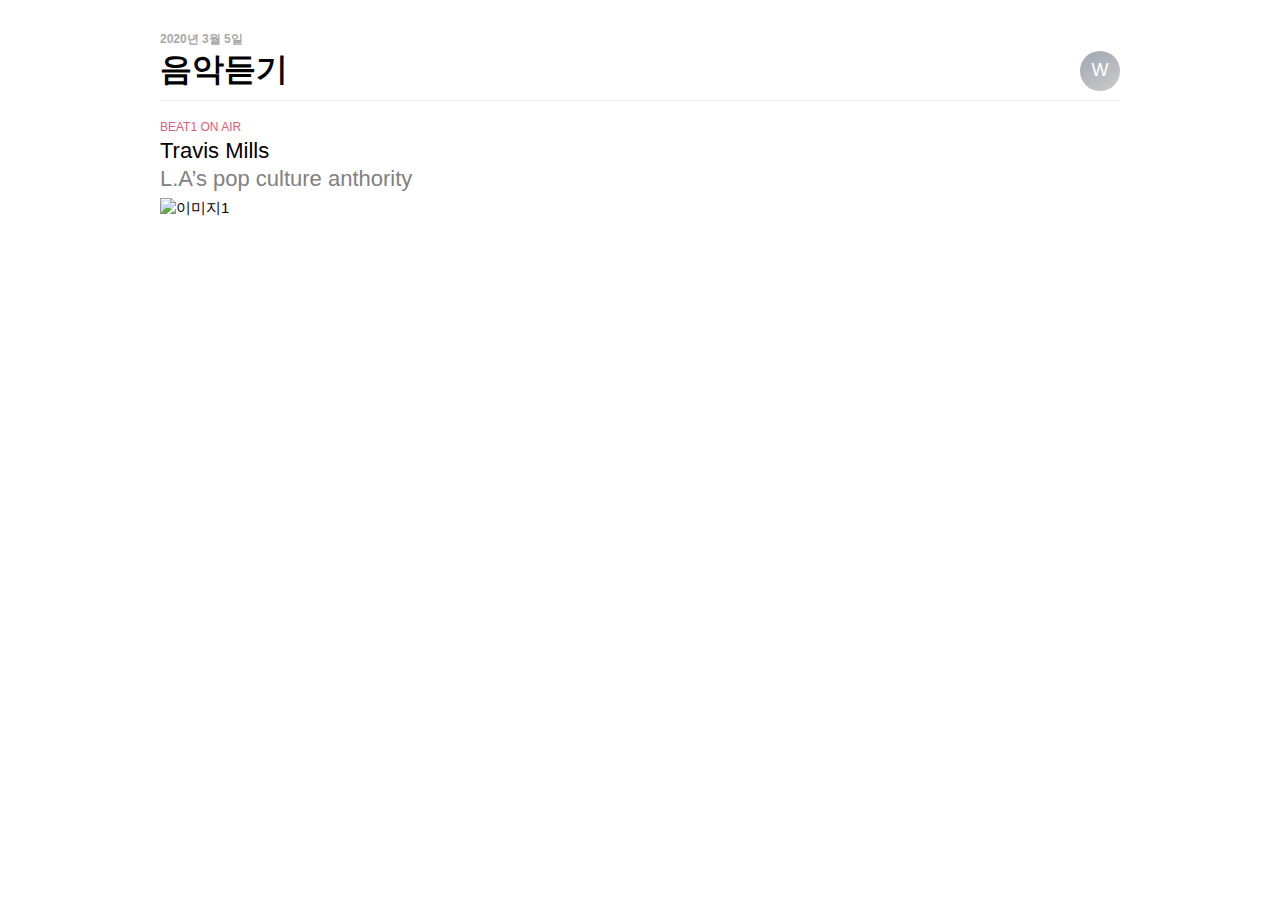
==== figmaPrac/apple01.html @ 7a970705 "apple_mobile_first_test" ====
<!DOCTYPE html>
<html lang="en">
<head>
    <meta charset="UTF-8">
    <meta http-equiv="X-UA-Compatible" content="IE=edge">
    <meta name="viewport" content="width=device-width, initial-scale=1, viewport-fit=cover">
    <meta name="author" content="webstoryboy">
    <meta name="description" content="뮤직 모바일 메인에서 다양한 정보와 유용한 컨텐츠를 만나 보세요">
    <meta name="keywords" content="듣기, 2019년 최고의 음악 100선, Apple Music">
    <title>Apple Music App</title>

    <!-- meta -->
    <meta name="format-detection" content="telephone=no">
    <meta property="og:title" content="뮤직 모바일 메인">
    <meta property="og:url" content="https://webstoryboy.github.io/apple">
    <meta property="og:image" content="https://webstoryboy.github.io/apple/assets/icon/icon.jpg">
    <meta property="og:description" content="뮤직 모바일 메인에서 다양한 정보와 유용한 컨텐츠를 만나 보세요">
    <meta name="twitter:card" content="summary">
    <meta name="twitter:title" content="뮤직 모바일 메인">
    <meta name="twitter:url" content="https://webstoryboy.github.io/apple">
    <meta name="twitter:image" content="https://webstoryboy.github.io/apple/assets/icon/icon.jpg">
    <meta name="twitter:description" content="뮤직 모바일 메인에서 다양한 정보와 유용한 컨텐츠를 만나 보세요">

    <!-- icon -->
    <link rel="apple-touch-icon-precomposed" href="https://webstoryboy.github.io/apple/assets/icon/icon.jpg">
    <link rel="apple-touch-icon-precomposed" sizes="96x96" href="https://webstoryboy.github.io/apple/assets/icon/icon_96.jpg">
    <link rel="apple-touch-icon-precomposed" sizes="144x144" href="https://webstoryboy.github.io/apple/assets/icon/icon_144.jpg">
    <link rel="apple-touch-icon-precomposed" sizes="192x192" href="https://webstoryboy.github.io/apple/assets/icon/icon_192.jpg">

    <!-- style -->
    <link rel="stylesheet" href="css/reset01.css">
    <link rel="stylesheet" href="css/font01.css">
    <link rel="stylesheet" href="css/style01.css">
    
</head>
<body>
    <header id="header">
        <div class="container">
            <div class="row">
                <time class = "header-data">2020년 3월 5일</time>
                <h1 class="header-title">음악듣기</h1>
                <div class="header-id"><span>W</span></div>
            </div>
        </div>
    </header>
    <!--header-->

    <main>
        <section class="music">
            <article class="bestM">
                <div class="container">
                    <div class="row">
                        <div class="best">
                            <div class="best-title">
                                <span class="bt-stit">BEAT1 ON AIR</span>
                                <h2 class="bt-tit">Travis Mills</h2>
                                <p class="bt-desc">L.A’s pop culture anthority</p>
                            </div>
                            <picture>   <!--화면 크기별로 소스를 다르게 나오게함-->
                                <source srcset="./img/bestM01@3x.jpg" media="(min-width: 800px)">
                                <source srcset="./img/bestM01@2x.jpg" media="(min-width: 600px)">
                                <img src="./img/bestM01.jpg" srcset ="assets/img/bestM01.jpg 1x,asset/img/bestM01@2x.jpg,img/bestM01@3x.jpg 3x" alt="이미지1">
                            </picture>
                        </div>
                    </div>
                </div>
            </article>
            <!--bestMusic-->
            <article class="recentM">

            </article>
            <!--recentMusic-->
            <article class="nextM">

            </article>
            <!--nextMusic-->
        </section>
    </main>
</body>
</html>
---- figmaPrac/css/reset01.css ----
/* reset */
body, button, dd, dl, dt, fieldset, form, h1, h2, h3, h4, h5, h6, input,
legend, li, ol, p, select, table, td, textarea, th, ul {margin: 0; padding: 0}

body, button, h1, h2, h3, h4, h5, input, select, table, textarea {
    font-family: "SF Display", "Helvetica Neue", "Apple SD Gothic Neo", sans-serif;
    font-weight: 500;
    font-size: 15px;
    line-height: 1.267em
}
body {
    position: relative;
    color: #000;
    word-break: break-all;
    -webkit-text-size-adjust: none /* 아이폰 가로 모드 */
}
table {border-collapse: collapse}
fieldset, img {border: 0}
ol, ul {list-style: none}
address, em {font-style: normal}
a {color: inherit; text-decoration: none; -webkit-tap-highlight-color: rgba(0, 0, 0, .1)}
img {vertical-align: top; width: 100%;}
mark {color: inherit; font-weight: 700; background: 0 0}
button, input {-webkit-border-radius: 0; border-radius: 0; background: 0 0}
video::-webkit-media-controls-start-playback-button {display: none !important}
---- figmaPrac/css/font01.css ----
/* webfonts */
@font-face {
    font-family: "SF Display";
    font-weight: 300;
    src: url(../fonts/SFProDisplay-Light.ttf);
}
@font-face {
    font-family: "SF Display";
    font-weight: 500;
    src: url(../fonts/SFProDisplay-Medium.ttf);
}
@font-face {
    font-family: "SF Display";
    font-weight: 400;
    src: url(../fonts/SFProDisplay-Regular.ttf);
}
@font-face {
    font-family: "SF Display";
    font-weight: 600;
    src: url(../fonts/SFProDisplay-Semibold.ttf);
}
---- figmaPrac/css/style01.css ----
/* container */
.container {width: 1000px; margin: 0 auto;}

/* row */
.row {position: relative; margin: 0 20px;}

/* header */
#header .header-data {
    font-weight: 600;
    font-size: 12px;
    padding-top: 30px;
    display: block;
    color: #a8a8a8;
}
#header .header-title {
    font-weight: bold;
    font-size: 32px;
    border-bottom: 1px solid #ebebeb;
    padding-bottom: 10px; 
    margin-bottom: 15px;
}
#header .header-id {
    position: absolute; right: 0; bottom: 10px;
    width: 40px;
    height: 40px;
    border-radius: 50%;
    font-weight: 300;
    font-size: 18px;
    color: #fff;
    /*text-align: center;
    line-height: 40px; */
    display: flex;
    align-items: center;
    justify-content: center;
    text-transform: uppercase;
    background: linear-gradient(149.16deg, #A4A9B5 10.18%, rgba(164, 169, 181, 0) 81.31%), #C4C4C4;
}

/* bestM */
.bestM .best-title .bt-stit {color: #da5e7c; font-size: 12px; line-height: 1.67;}
.bestM .best-title .bt-tit {font-size: 22px; padding-bottom: 5px;}
.bestM .best-title .bt-desc {font-size: 22px; font-weight: 300; color: #818181; margin-bottom: 10px;}


/* mediaquery */
@media (max-width: 1020px){
    .container {width: 100%;}
}
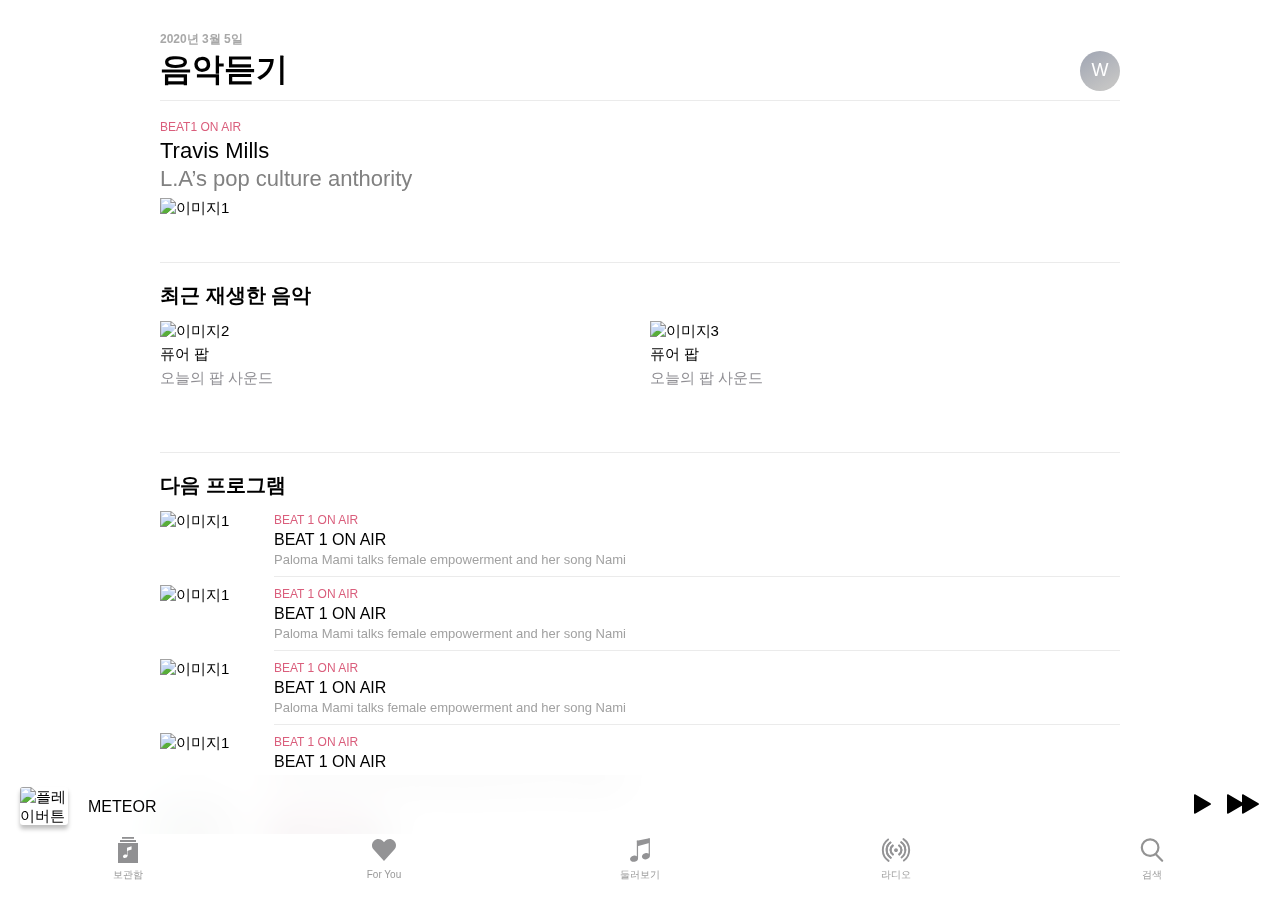
==== commit 221062d7: "Practice_Finish" ====
--- a/figmaPrac/apple01.html
+++ b/figmaPrac/apple01.html
@@ -58,8 +58,8 @@
                             </div>
                             <picture>   <!--화면 크기별로 소스를 다르게 나오게함-->
                                 <source srcset="./img/bestM01@3x.jpg" media="(min-width: 800px)">
-                                <source srcset="./img/bestM01@2x.jpg" media="(min-width: 600px)">
-                                <img src="./img/bestM01.jpg" srcset ="assets/img/bestM01.jpg 1x,asset/img/bestM01@2x.jpg,img/bestM01@3x.jpg 3x" alt="이미지1">
+                                <source srcset="./img/bestM01@2x.png" media="(min-width: 200px)">
+                                <img src="./img/bestM01.png" srcset ="./img/bestM01.png 1x,./img/bestM01@2x.png 2x,./bestM01@3x.png 3x" alt="이미지1">
                             </picture>
                         </div>
                     </div>
@@ -67,14 +67,205 @@
             </article>
             <!--bestMusic-->
             <article class="recentM">
+                <div class="container">
+                    <div class="row">
+                        <h2>최근 재생한 음악</h2>
+                        <div class="recent">
+                            <picture>   <!--화면 크기별로 소스를 다르게 나오게함-->
+                                <source srcset="./img/recentM01@3x.jpg" media="(min-width: 300px)">
+                                <source srcset="./img/recentM01@2x.jpg" media="(min-width: 200px)">
+                                <img src="./img/recentM01.jpg" srcset ="./img/recentM01.jpg 1x,./img/recentM01@2x.jpg 2x,./recentM01@3x.jpg 3x" alt="이미지2">
+                            </picture>
+                            <div class="recent-title">
+                                <span class="rt-stit">퓨어 팝</span>
+                                <h3 class="rt-tit">오늘의 팝 사운드</h3>
+                            </div>
+                        </div>
+                        <div class="recent">
+                            <picture>
+                                <source srcset="./img/recentM02@3x.jpg" media="(min-width: 300px)">
+                                <source srcset="./img/recentM02@2x.jpg" media="(min-width: 200px)">
+                                <img src="./img/recentM02.jpg" srcset ="./img/recentM02.jpg 1x,./img/recentM02@2x.jpg  2x,./recentM02@3x.jpg 3x" alt="이미지3">
+                            </picture>
+                            <div class="recent-title">
+                                <span class="rt-stit">퓨어 팝</span>
+                                <h3 class="rt-tit">오늘의 팝 사운드</h3>
+                            </div>
+                        </div>
+                    </div>
+                </div>
+            </article>
+            <article class="recentM">
 
             </article>
             <!--recentMusic-->
             <article class="nextM">
-
+                <div class="container">
+                    <div class="row">
+                        <h2>다음 프로그램</h2>
+                        <div class="next-wrap">
+                            <div class="next">
+                                <div class="next-img">
+                                    <picture>
+                                        <source srcset="./img/nextM01@3x.jpg" media="(min-width: 300px)">
+                                        <source srcset="./img/nextM01@2x.jpg" media="(min-width: 200px)">
+                                        <img src="./img/nextM01.jpg" srcset ="./img/nextM01.jpg 1x,./img/nextM01@2x.jpg 2x,./img/nextM01@3x.jpg 3x" alt="이미지1">
+                                    </picture>        
+                                </div>
+                                <div class="next-tit">
+                                    <span class="nt-stit">BEAT 1 ON AIR</span>
+                                    <h3 class="nt-tit">BEAT 1 ON AIR</h3>
+                                    <p class="nt-desc">Paloma Mami talks female empowerment and her song Nami</p>
+                                </div>
+                            </div>
+                            <div class="next">
+                                <div class="next-img">
+                                    <picture>
+                                        <source srcset="./img/nextM02@3x.jpg" media="(min-width: 800px)">
+                                        <source srcset="./img/nextM02@2x.jpg" media="(min-width: 600px)">
+                                        <img src="./img/nextM02.jpg" srcset ="./img/nextM02.jpg 1x,./img/nextM02@2x.jpg 2x,./img/nextM02@3x.jpg 3x" alt="이미지1">
+                                    </picture>        
+                                </div>
+                                <div class="next-tit">
+                                    <span class="nt-stit">BEAT 1 ON AIR</span>
+                                    <h3 class="nt-tit">BEAT 1 ON AIR</h3>
+                                    <p class="nt-desc">Paloma Mami talks female empowerment and her song Nami</p>
+                                </div>
+                            </div>
+                            <div class="next">
+                                <div class="next-img">
+                                    <picture>
+                                        <source srcset="./img/nextM03@3x.jpg" media="(min-width: 800px)">
+                                        <source srcset="./img/nextM03@2x.jpg" media="(min-width: 600px)">
+                                        <img src="./img/nextM03.jpg" srcset ="./img/next01.jpg 1x,./img/nextM03@2x.jpg 2x,./img/nextM03@3x.jpg3x" alt="이미지1">
+                                    </picture>        
+                                </div>
+                                <div class="next-tit">
+                                    <span class="nt-stit">BEAT 1 ON AIR</span>
+                                    <h3 class="nt-tit">BEAT 1 ON AIR</h3>
+                                    <p class="nt-desc">Paloma Mami talks female empowerment and her song Nami</p>
+                                </div>
+                            </div>
+                            <div class="next">
+                                <div class="next-img">
+                                    <picture>
+                                        <source srcset="./img/nextM04@3x.jpg" media="(min-width: 800px)">
+                                        <source srcset="./img/nextM04@2x.jpg" media="(min-width: 600px)">
+                                        <img src="./img/nextM04.jpg" srcset ="./img/nextM04.jpg 1x,./img/nextM04@2x.jpg 2x,./img/nextM04@3x.jpg 3x" alt="이미지1">
+                                    </picture>        
+                                </div>
+                                <div class="next-tit">
+                                    <span class="nt-stit">BEAT 1 ON AIR</span>
+                                    <h3 class="nt-tit">BEAT 1 ON AIR</h3>
+                                    <p class="nt-desc">Paloma Mami talks female empowerment and her song Nami</p>
+                                </div>
+                            </div>
+                            <div class="next">
+                                <div class="next-img">
+                                    <picture>
+                                        <source srcset="./img/nextM05@3x.jpg" media="(min-width: 800px)">
+                                        <source srcset="./img/nextM05@2x.jpg" media="(min-width: 600px)">
+                                        <img src="./img/nextM05.jpg" srcset ="./img/nextM05.jpg 1x,./img/nextM05@2x.jpg 2x,./img/nextM05@3x.jpg 3x" alt="이미지5">
+                                    </picture>        
+                                </div>
+                                <div class="next-tit">
+                                    <span class="nt-stit">BEAT 1 ON AIR</span>
+                                    <h3 class="nt-tit">BEAT 1 ON AIR</h3>
+                                    <p class="nt-desc">Paloma Mami talks female empowerment and her song Nami</p>
+                                </div>
+                            </div>
+                        </div>
+                    </div>
+                </div>
             </article>
             <!--nextMusic-->
         </section>
     </main>
+    <section class="play">
+        <div class="play-img">
+            <picture>
+                <source srcset="./img/nextM02.jpg" media="(min-width: 800px)">
+                <source srcset="./img/nextM02.jpg" media="(min-width: 600px)">
+                <img src="./img/nextM02.jpg" srcset="./img/nextM02@2x.jpg 2x, ./img/nextM02@3x.jpg 3x" alt="플레이버튼">
+            </picture>
+        </div>
+        <div class="play-tit">METEOR</div>
+        <div class="play-play">
+            <svg width="17" height="20" viewBox="0 0 17 20" fill="none" xmlns="http://www.w3.org/2000/svg">
+                <path d="M16.5 9.13398C17.1667 9.51888 17.1667 10.4811 16.5 10.866L1.5 19.5263C0.833335 19.9112 9.70611e-07 19.4301 1.00426e-06 18.6603L1.76136e-06 1.33975C1.79501e-06 0.569945 0.833336 0.0888202 1.5 0.47372L16.5 9.13398Z" fill="black" />
+            </svg>
+        </div>
+        <div class="play-next">
+            <svg width="39" height="24" viewBox="0 0 39 24" fill="none" xmlns="http://www.w3.org/2000/svg">
+                <path d="M22.5 11.134C23.1667 11.5189 23.1667 12.4811 22.5 12.866L7.5 21.5263C6.83333 21.9112 6 21.4301 6 20.6603L6 3.33975C6 2.56995 6.83334 2.08882 7.5 2.47372L22.5 11.134Z" fill="black" />
+                <path d="M37.5 11.134C38.1667 11.5189 38.1667 12.4811 37.5 12.866L22.5 21.5263C21.8333 21.9112 21 21.4301 21 20.6603L21 3.33975C21 2.56995 21.8333 2.08882 22.5 2.47372L37.5 11.134Z" fill="black" />
+            </svg>
+        </div>
+    </section>
+    <nav class="nav">
+        <ul>
+            <li>
+                <a href="#">
+                    <svg width="32" height="32" viewBox="0 0 32 32" fill="none" xmlns="http://www.w3.org/2000/svg">
+                        <path d="M22 3H10V4.813H22V3Z" fill="#909092"/>
+                        <path d="M24 6H8V8H24V6Z" fill="#909092"/>
+                        <path d="M26 9H6V29H26V9Z" fill="#909092"/>
+                        <path d="M13.7784 23.8434C14.976 23.444 15.7042 22.3926 15.4049 21.4952C15.1055 20.5978 13.892 20.1941 12.6944 20.5935C11.4967 20.993 10.7685 22.0443 11.0679 22.9418C11.3672 23.8392 12.5807 24.2429 13.7784 23.8434Z" fill="white"/>
+                        <path d="M15.479 14H15V22H15.479V14Z" fill="white"/>
+                        <path d="M19.571 15.585L15 17V13.7L19.571 12.286V15.585Z" fill="white"/>
+                    </svg>
+                    <span>보관함</span>
+                </a>
+            </li>
+            <li>
+                <a href="#">
+                    <svg width="32" height="32" viewBox="0 0 32 32" fill="none" xmlns="http://www.w3.org/2000/svg">
+                        <path d="M16 26.958L5.63401 15.556C3.29901 12.988 3.48802 9.01302 6.05702 6.67802C8.62602 4.34202 12.601 4.53202 14.936 7.10002L16 8.27002L17.063 7.10002C19.398 4.53102 23.373 4.34102 25.942 6.67802C28.511 9.01302 28.701 12.988 26.365 15.556L16 26.958Z" fill="#939395"/>
+                    </svg>
+                    <span>For You</span>
+                </a>
+            </li>
+            <li>
+                <a href="#">
+                    <svg width="32" height="32" viewBox="0 0 32 32" fill="none" xmlns="http://www.w3.org/2000/svg">
+                        <path d="M10.6785 27.772C12.8757 27.3384 14.3859 25.6139 14.0517 23.92C13.7174 22.2262 11.6653 21.2046 9.4681 21.6382C7.27092 22.0717 5.7607 23.7963 6.09494 25.4901C6.42918 27.184 8.4813 28.2056 10.6785 27.772Z" fill="#939395"/>
+                        <path d="M22.6209 25.2569C24.8057 24.7653 26.2696 23.0009 25.8906 21.3161C25.5115 19.6312 23.433 18.6639 21.2481 19.1555C19.0633 19.647 17.5994 21.4114 17.9784 23.0962C18.3575 24.7811 20.436 25.7484 22.6209 25.2569Z" fill="#939395"/>
+                        <path d="M14.07 6.625H12.822V24.093H14.07V6.625Z" fill="#939395"/>
+                        <path d="M25.923 4.13H24.676V21.597H25.923V4.13Z" fill="#939395"/>
+                        <path d="M12.822 6.625L25.299 4.13V9.12101L13.446 12.24L12.822 6.625Z" fill="#939395"/>
+                    </svg>
+                    <span>둘러보기</span>
+                </a>
+            </li>
+            <li>
+                <a href="#">  
+                    <svg width="32" height="32" viewBox="0 0 32 32" fill="none" xmlns="http://www.w3.org/2000/svg">
+                        <path d="M10.737 23.695C8.28397 22.016 6.67597 19.197 6.67597 16C6.67597 12.939 8.15597 10.231 10.436 8.53101" stroke="#939395" stroke-width="1.9291" stroke-miterlimit="10" stroke-linecap="round"/>
+                        <path d="M8.13097 5.44C4.91197 7.844 2.81697 11.674 2.81697 16C2.81697 20.52 5.09297 24.505 8.55997 26.88" stroke="#939395" stroke-width="1.9291" stroke-miterlimit="10" stroke-linecap="round"/>
+                        <path d="M21.263 8.30499C23.713 9.98599 25.325 12.805 25.325 16C25.325 19.061 23.845 21.77 21.565 23.469" stroke="#939395" stroke-width="1.9291" stroke-miterlimit="10" stroke-linecap="round"/>
+                        <path d="M23.867 26.561C27.088 24.157 29.181 20.328 29.181 16C29.181 11.481 26.906 7.496 23.439 5.12" stroke="#939395" stroke-width="1.9291" stroke-miterlimit="10" stroke-linecap="round"/>
+                        <path d="M12.914 20.512C11.476 19.527 10.533 17.874 10.533 16C10.533 14.207 11.401 12.619 12.736 11.622" stroke="#939395" stroke-width="1.9291" stroke-miterlimit="10" stroke-linecap="round"/>
+                        <path d="M10.436 8.53101C8.15697 10.231 6.67597 12.939 6.67597 16C6.67597 19.197 8.28397 22.016 10.738 23.695" stroke="#939395" stroke-width="1.9291" stroke-miterlimit="10" stroke-linecap="round"/>
+                        <path d="M25.324 16C25.324 12.805 23.713 9.98499 21.262 8.30499" stroke="#939395" stroke-width="1.9291" stroke-miterlimit="10" stroke-linecap="round"/>
+                        <path d="M19.084 11.49C20.522 12.474 21.466 14.127 21.466 16C21.466 17.795 20.597 19.383 19.262 20.379" stroke="#939395" stroke-width="1.9291" stroke-miterlimit="10" stroke-linecap="round"/>
+                        <path d="M19.262 20.379C20.597 19.383 21.466 17.795 21.466 16C21.466 14.127 20.522 12.475 19.084 11.49" stroke="#939395" stroke-width="1.9291" stroke-miterlimit="10" stroke-linecap="round"/>
+                        <path d="M12.736 11.622C11.401 12.619 10.533 14.207 10.533 16C10.533 17.874 11.476 19.526 12.914 20.512" stroke="#939395" stroke-width="1.9291" stroke-miterlimit="10" stroke-linecap="round"/>
+                        <path d="M16 18.118C17.0659 18.118 17.93 17.2539 17.93 16.188C17.93 15.1221 17.0659 14.258 16 14.258C14.9341 14.258 14.07 15.1221 14.07 16.188C14.07 17.2539 14.9341 18.118 16 18.118Z" fill="#939395"/>
+                    </svg>
+                    <span>라디오</span>
+                </a>
+            </li>
+            <li>
+                <a href="#">  
+                    <svg width="32" height="32" viewBox="0 0 32 32" fill="none" xmlns="http://www.w3.org/2000/svg">
+                        <path d="M14.117 21.927C18.7065 21.927 22.427 18.2065 22.427 13.617C22.427 9.02752 18.7065 5.30701 14.117 5.30701C9.52755 5.30701 5.80704 9.02752 5.80704 13.617C5.80704 18.2065 9.52755 21.927 14.117 21.927Z" stroke="#939393" stroke-width="2.2" stroke-miterlimit="10"/>
+                        <path d="M19.801 20.301L26.193 26.693" stroke="#939393" stroke-width="2.2" stroke-miterlimit="10" stroke-linecap="round"/>
+                    </svg>
+                    <span>검색</span>
+                </a>
+            </li>
+        </ul>
+    </nav>
+    <!-- //nav -->
 </body>
 </html>--- a/figmaPrac/css/style01.css
+++ b/figmaPrac/css/style01.css
@@ -27,8 +27,6 @@
     font-weight: 300;
     font-size: 18px;
     color: #fff;
-    /*text-align: center;
-    line-height: 40px; */
     display: flex;
     align-items: center;
     justify-content: center;
@@ -41,6 +39,57 @@
 .bestM .best-title .bt-tit {font-size: 22px; padding-bottom: 5px;}
 .bestM .best-title .bt-desc {font-size: 22px; font-weight: 300; color: #818181; margin-bottom: 10px;}
 
+/* recentM */
+.recentM {padding: 10px 0; margin-top: 19px; overflow: hidden;}
+.recentM .recent {float: left; width: 49%; margin-right: 2%;}
+.recentM .recent:last-child {margin-right: 0;}
+.recentM h2 {font-size: 20px; font-weight: bold; margin-bottom: 12px; margin-top: 16px; padding-top: 20px; border-top: 1px solid #EBEBEB;}
+.recentM .recent-title .rt-stit {font-size: 15px; line-height: 1.9;}
+.recentM .recent-title .rt-tit {color:#908F94; font-size: 15px; font-weight: 300;}
+
+/*next M*/
+.nextM {}
+.nextM h2{font-size: 20px; font-weight: bold; margin-bottom: 12px; margin-top: 16px; padding-top: 20px; border-top: 1px solid #EBEBEB;}
+.nextM .next {display: flex; margin-bottom: 16px; position: relative;} /* shrink : 주축의 공간이 부족할때 각 항목의 사이즈를 줄이는 방법을 정의*/
+.nextM .next:after{
+    content:'';
+    position:absolute; right: 0; bottom:-8px;
+    width: calc(100% - 114px);
+    height: 1px;
+    background: #EBEBEB;
+}
+.nextM .next .next-img{width: 102px; margin-right: 12px;} 
+.nextM .next .next-tit{display: flex; flex-direction: column; justify-content: center;}
+.nextM .next .next-tit .nt-stit{color: #da5e7c; font-size: 12px;}
+.nextM .next .next-tit .nt-tit{font-size: 16px;}
+.nextM .next .next-tit .nt-desc{
+    font-size: 13px; color:#a1a1a1; font-weight:300;
+    text-overflow: ellipsis;/*...나타남*/
+    overflow: hidden; /*넘치는 부분 안보이게 작업함*/
+    display: -webkit-box; /*만 사용하면 상자가 가로로 정렬됨*/
+    -webkit-line-clamp: 2;
+    -webkit-box-orient: vertical;
+}
+
+/* play */
+.play {
+    position: fixed; left: 0; bottom: 63px; z-index: 9000;
+    width: 100%; height: 62px; background: rgba(255,255,255,0.7);
+    backdrop-filter: saturate(180%) blur(20px);
+    display: flex; align-items: center;
+}
+.play .play-img {width: 48px; padding: 8px 20px;}
+.play .play-img img {border-radius: 3px; box-shadow: 0px 4px 4px rgba(0, 0, 0, 0.25);}
+.play .play-tit {font-size: 16px;}
+.play .play-play {margin-left: auto; padding-right: 10px; cursor: pointer;}
+.play .play-next {cursor: pointer; margin-right: 20px;}
+
+
+.nav {position: fixed; left: 0; bottom: 0px; z-index: 9000; width: 100%; background: #fff;}
+.nav ul {display: flex; text-align: center;}
+.nav ul li {flex-basis: 20%;}
+.nav ul li a {display: block;}
+.nav ul li a span {display: block; font-size: 10px; line-height: 1; color: #999; padding-bottom: 20px;} 
 
 /* mediaquery */
 @media (max-width: 1020px){
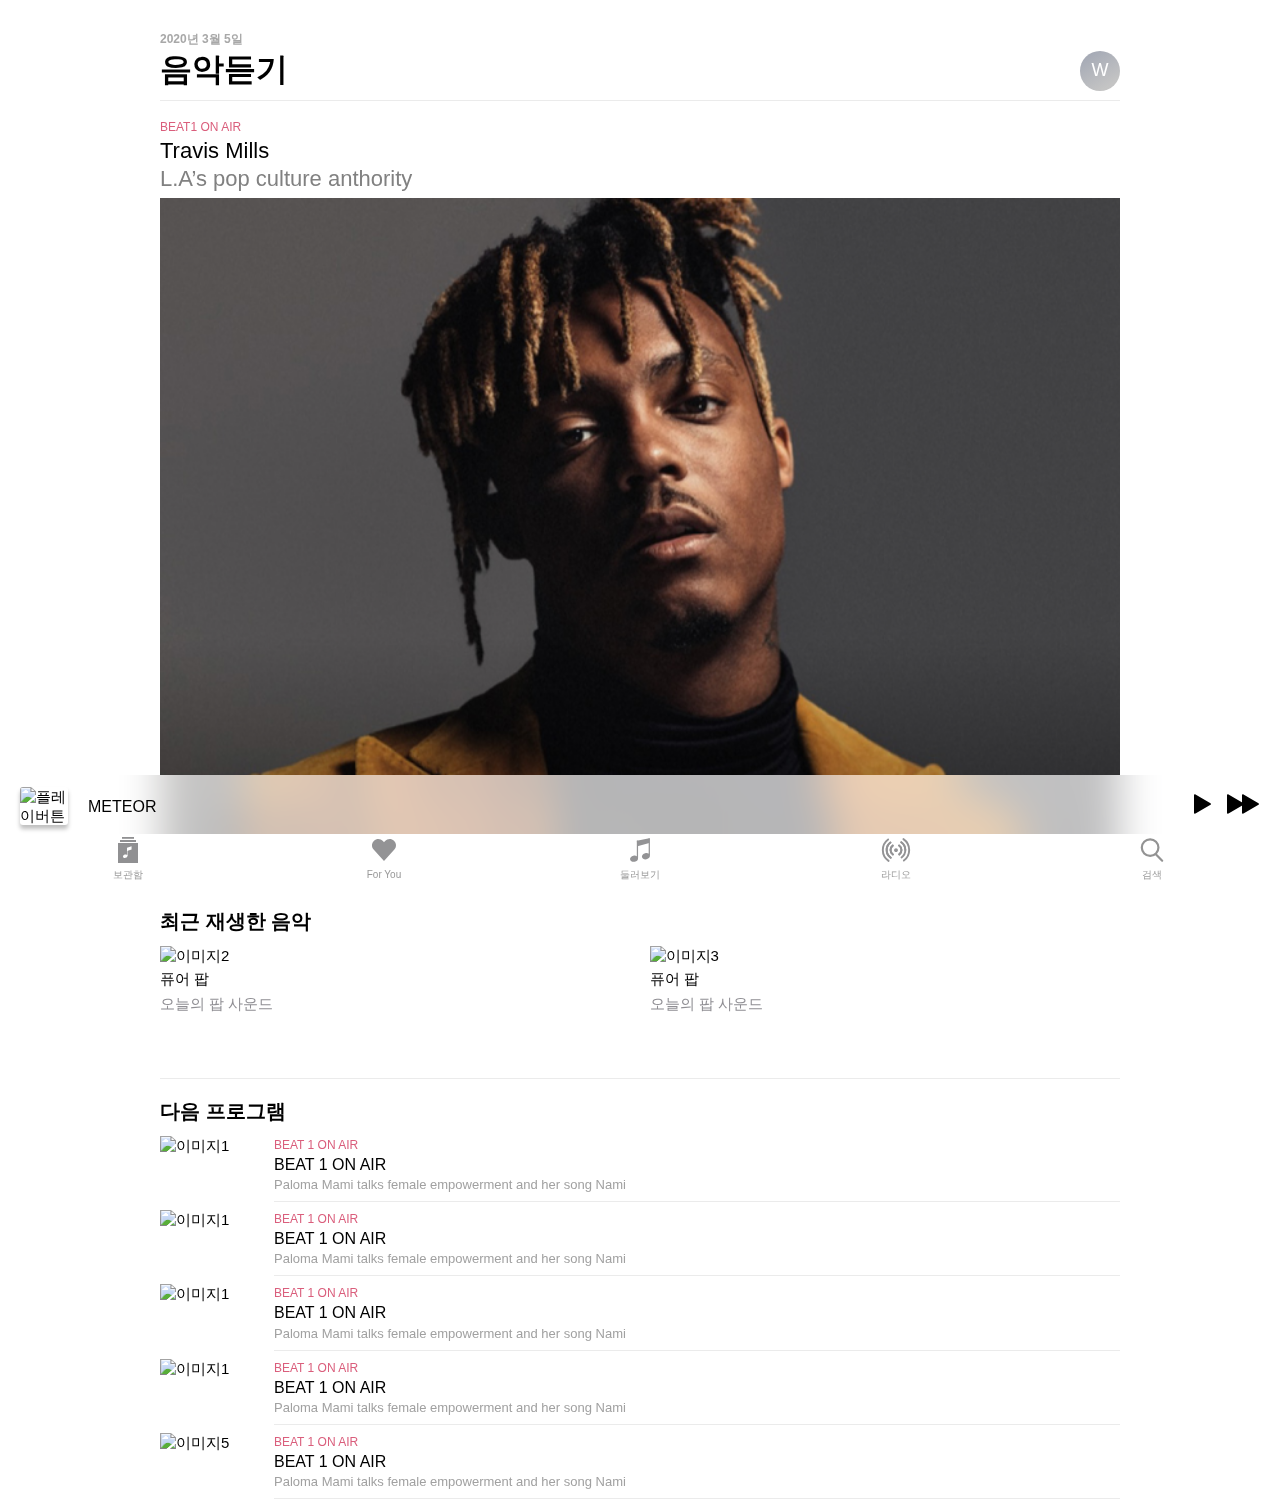
==== commit d9aaf5f9: "Practice_Finish3" ====
--- a/figmaPrac/apple01.html
+++ b/figmaPrac/apple01.html
@@ -57,7 +57,7 @@
                                 <p class="bt-desc">L.A’s pop culture anthority</p>
                             </div>
                             <picture>   <!--화면 크기별로 소스를 다르게 나오게함-->
-                                <source srcset="./img/bestM01@3x.jpg" media="(min-width: 800px)">
+                                <source srcset="./img/bestM01@3x.jpg" media="(min-width: 1500)">
                                 <source srcset="./img/bestM01@2x.png" media="(min-width: 200px)">
                                 <img src="./img/bestM01.png" srcset ="./img/bestM01.png 1x,./img/bestM01@2x.png 2x,./bestM01@3x.png 3x" alt="이미지1">
                             </picture>
